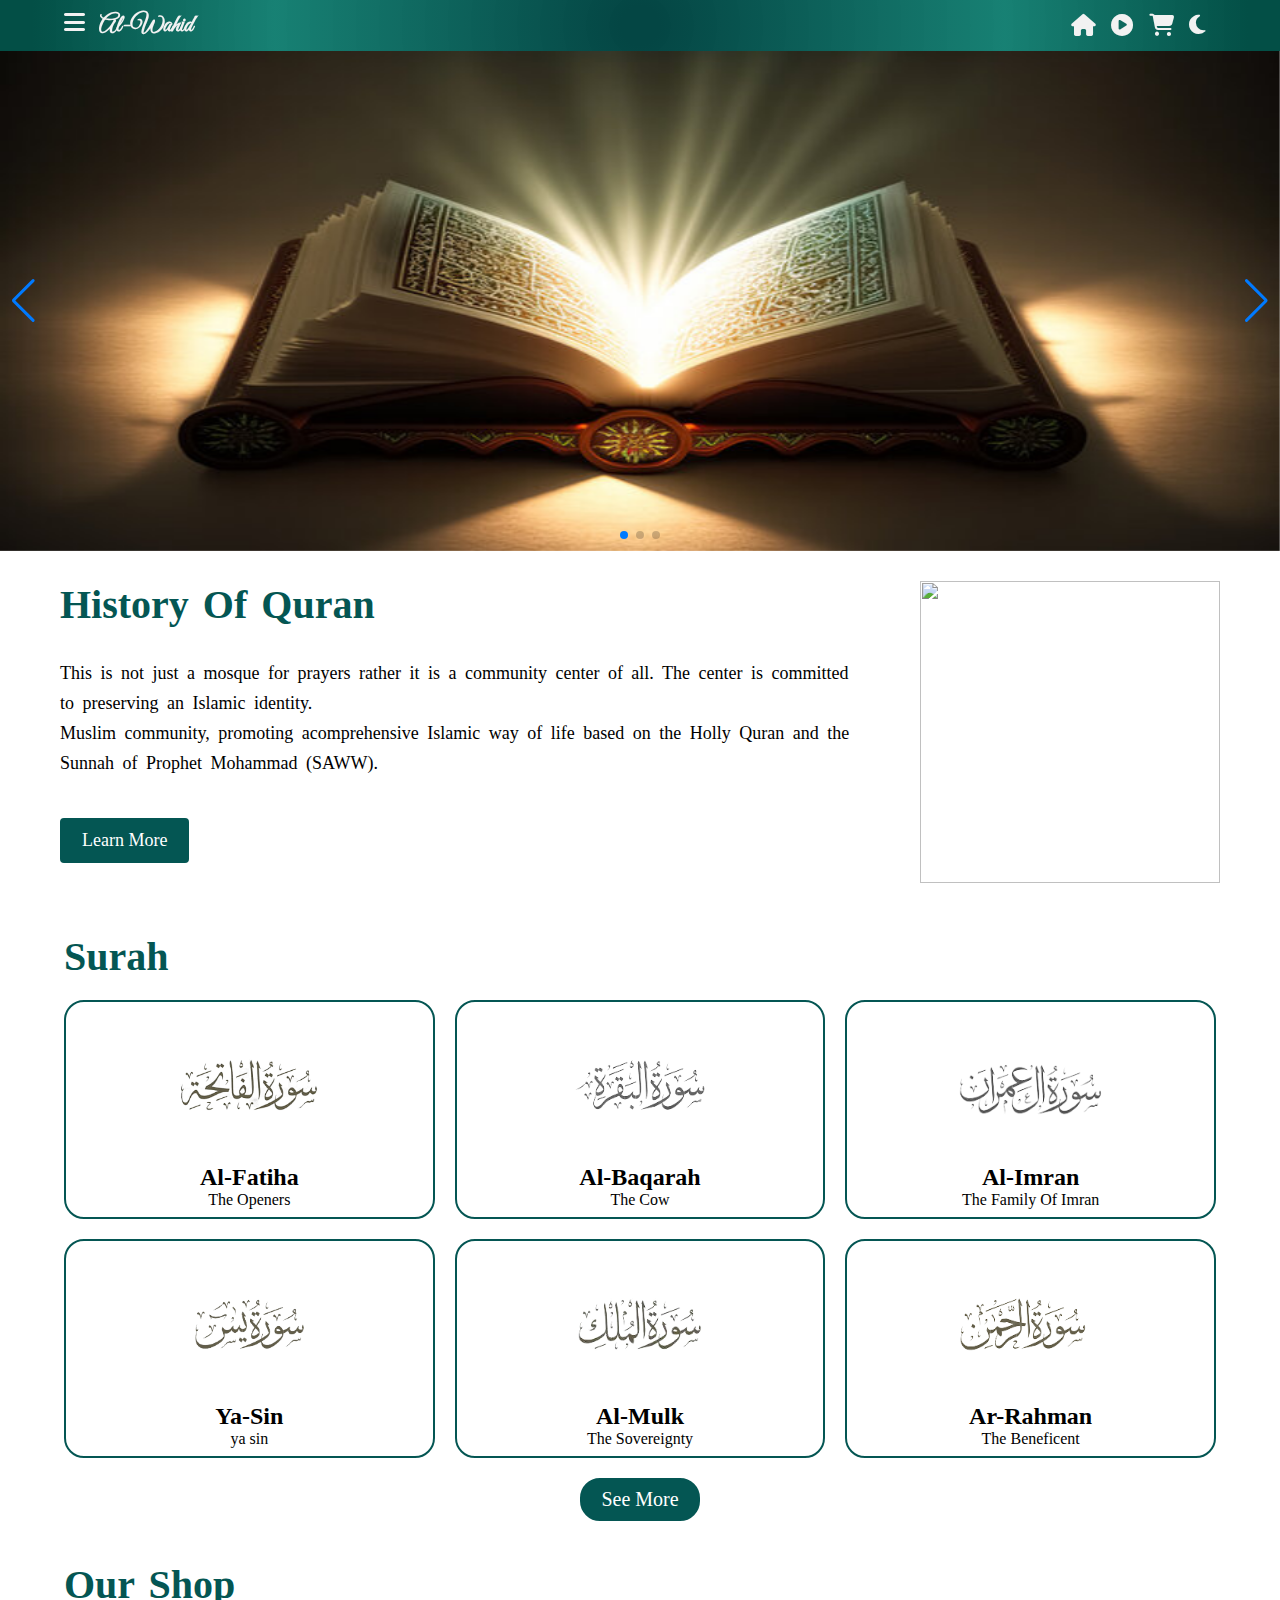
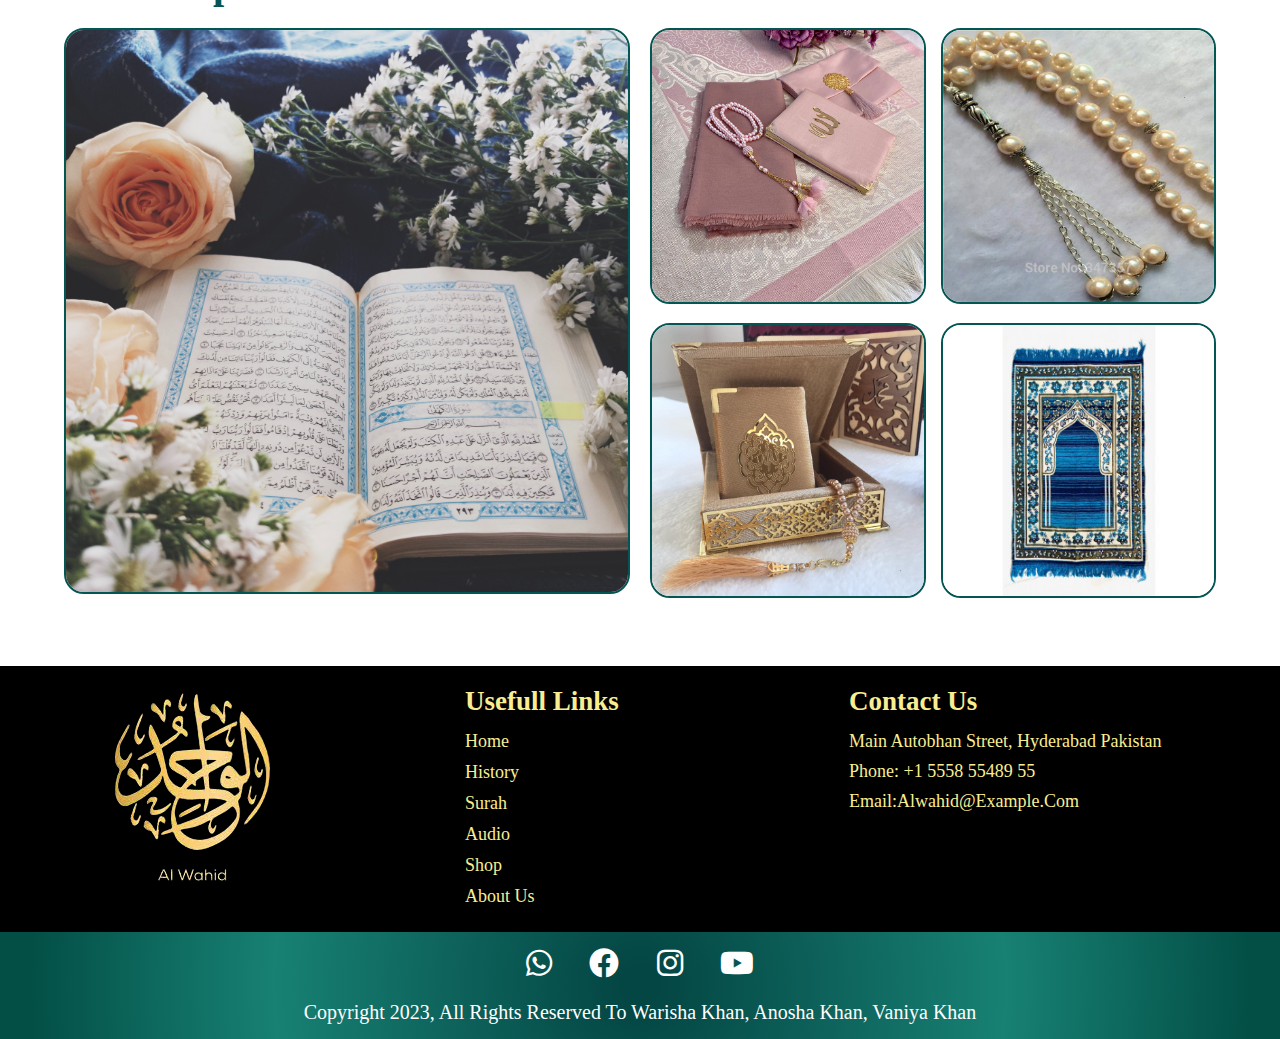
==== index.html @ 717a0ed1 "first commit" ====
<!DOCTYPE html>
<html lang="en">

<head>
    <meta charset="UTF-8">
    <meta name="viewport" content="width=device-width, initial-scale=1.0">
    <title>Al-Wahid</title>
    <link rel="shortcut icon" href="./img/al_wahid-removebg-preview.png" type="image/x-icon">
    <link rel="stylesheet" href="style.css">
    <link rel="stylesheet" href="./icons/all.min.css">
    <link rel="stylesheet" href="./icons/fontawesome.min.css">
    <link rel="preconnect" href="https://fonts.googleapis.com">
    <link rel="preconnect" href="https://fonts.gstatic.com" crossorigin>
    <link href="https://fonts.googleapis.com/css2?family=Great+Vibes&display=swap" rel="stylesheet">
    <script src="https://code.jquery.com/jquery-3.7.0.min.js"
        integrity="sha256-2Pmvv0kuTBOenSvLm6bvfBSSHrUJ+3A7x6P5Ebd07/g=" crossorigin="anonymous"></script>
    <!-- Link Swiper's CSS -->
    <link rel="stylesheet" href="https://cdn.jsdelivr.net/npm/swiper@10/swiper-bundle.min.css" />
    <!-- Swiper JS -->
    <script src="https://cdn.jsdelivr.net/npm/swiper@10/swiper-bundle.min.js"></script>

    <style>

        /* body.night {
            background-color: #000;
            color: #fff;
        }

        .fa-moon.moonactive {
            color: rgb(5, 2, 2);
        }
         */

body {
    background-color: white;
    color: black;
}

/* Dark Theme */
.dark-theme {
    background-color: black;
    color: white;
}


    </style>


</head>

<body>
    <header>
        <div class="title">

            <h2><i class="fa-solid fa-bars"></i><a href="index.html"> Al-Wahid</a></h2>
        </div>
        <div class="headicon">
            <a href="index.html"><i class="fa-solid fa-home"></i></a>
            <a href="audio.html"> <i class="fa-solid fa-circle-play"></i></a>
           <a href="shop.html"><i class="fa-solid fa-cart-shopping"></i></a>
            <i  id="themeButton" class="fa-solid fa-moon moonbhai"></i>

        </div>
    </header>
    <nav class="menu">
        <ul>

            <li><a href="index.html">home</a></li>
            <li><a href="history.html">history</a></li>
            <li><a href="Quran.html">surah</a></li>
            <li><a href="audio.html">audio</a></li>
            <li><a href="duas.html">Duas</a></li>
            <li><a href="shop.html">Shop</a></li>
            <li><a href="about.html">about us</a></li>
        </ul>
    </nav>

    <!-- .............hero start........... -->
    <section>
        <div class="swiper mySwiper">
            <div class="swiper-wrapper">
                <div class="swiper-slide"><img src="./img/qurans.jpg" alt=""></div>
                <div class="swiper-slide"><img src="./img/masjid.png" alt=""></div>
                <div class="swiper-slide"><img src="./img/tasbi.png" alt=""></div>
            </div>
            <div class="swiper-button-next"></div>
            <div class="swiper-button-prev"></div>
            <div class="swiper-pagination"></div>
        </div>
    </section>

    <!-- .............hero end........... -->

    <!-- .............history start........... -->
    <section class="history">
        <div class="heading">
            <a href="history.html">
                <h1>history of quran</h1>
            </a>
            <p>This is not just a mosque for prayers rather it is a community center of all. The center is committed to
                preserving an Islamic identity.</p>
            <p>Muslim community, promoting acomprehensive Islamic way of life based on the Holly Quran and the Sunnah of
                Prophet Mohammad (SAWW).</p>
            <button class="history-btn"><a href="history.html">learn more</a> </button>
        </div>
        <div class="history-img">
            <a href="history.html"><img src="./img/history img.jpg" alt=""></a>
        </div>
    </section>

    <!-- ............. end........... -->

    <!-- .............surah start........... -->
    <section class="surah-sec">
        <a href="Quran.html">
            <h1 class="name">surah</h1>
        </a>
        <div class="surah">
            <div class="card">
                <a href="surah.html?id=1"><img src="./img/fatiha-removebg-preview.png" alt=""></a>
                    <h2>Al-Fatiha</h2>
                    <p>The Openers</p>
                
            </div>
            <div class="card">
                <a href="surah.html?id=2"><img src="./img/baqra-removebg-preview.png" alt=""> </a>
                    <h2>Al-Baqarah</h2>
                    <p>The Cow</p>
               
            </div>
            <div class="card">
                <a href="surah.html?id=3"> <img src="./img/alimran-removebg-preview.png" alt=""></a>
                    <h2>Al-Imran</h2>
                    <p>The Family Of Imran</p>
                
            </div>

            <div class="card">
                <a href="surah.html?id=36"> <img src="./img/surah_ya_sin.png" alt=""></a>
                    <h2>Ya-Sin</h2>
                    <p>ya sin</p>
                
            </div>
            <div class="card">
                <a href="surah.html?id=67"> <img src="./img/surah_mulk.png" alt=""></a>
                    <h2>Al-Mulk</h2>
                    <p>The Sovereignty</p>
                </a>
            </div>
            <div class="card">
                <a href="surah.html?id=55"><img src="./img/surah rehman.png " alt=""></a>
                    <h2>Ar-Rahman</h2>
                    <p>The Beneficent</p>
                
            </div>
        </div>
        <div class="surah-btn"><a href="Quran.html">see more</a></div>
    </section>
    <!-- ............. end........... -->

    <!-- ............. produts start........... -->
    <a href="shop.html">
        
        <h1 class="name">Our Shop</h1>

    </a>
    <section class="product-sec">
        <div class="produst-box1">
            <a href="shop.html"> <img src="./img/open quran.jpg" alt=""></a>
        </div>
        <div class="produst-box2">
            <div class="products">
                <a href="shop.html"> <img src="./img/set.jpg" alt=""></a>
            </div>

            <div class="products">
                <a href="shop.html"><img src="./img/tasb.jpg" alt=""></a>
            </div>

            <div class="products">
                <a href="shop.html"> <img src="./img/quran.jpg" alt=""></a>
            </div>

            <div class="products">
                <a href="shop.html"> <img src="./img/namaz.jpg" alt=""></a>
            </div>
        </div>
    </section>
    <!-- ............. end........... -->

    <!-- ............. AboutUs start........... -->
    <section class="about-sec">

        <div class="aboutus">
            <div class="about1">
                <a href=""> <img src="./img/al_wahid-removebg-preview.png" alt=""></a>

            </div>
            <div class="about2">
                <a href="">
                    <h2>Usefull Links</h2>
                </a>
                <ul>


                    <li><a href="index.html">home</a></li>
                    <li><a href="history.html">history</a></li>
                    <li><a href="Quran.html">surah</a></li>
                    <li><a href="audio.html">audio</a></li>
                    <li><a href="shop.html">Shop</a></li>
                    <li><a href="about.html">about us</a></li>
                </ul>
            </div>
            <div class="about2">
                <a href="">
                    <h2>Contact Us</h2>
                    <ul>
                        <li>main autobhan street, hyderabad pakistan</li>
                        <li>phone: +1 5558 55489 55</li>
                        <li>email:alwahid@example.com</li>
                    </ul>
                </a>
            </div>
        </div>
    </section>
    <footer>
        <div class="foot">
            <a href=""><i class="fa-brands fa-whatsapp"></i></a>
            <a href=""><i class="fa-brands fa-facebook"></i></a>
            <a href=""><i class="fa-brands fa-instagram"></i></a>
            <a href=""><i class="fa-brands fa-youtube"></i></a>
        </div>
        <div class="span">
            <a href="">Copyright 2023, All Rights Reserved To Warisha Khan, Anosha Khan, Vaniya Khan </a>
        </div>
    </footer>







    <script src="theme.js"></script>
    <script>

        $(document).ready(function () {
            $(".fa-bars").click(function () {
                $(".menu").slideToggle();
            });
        })



        var content = document.getElementsByTagName('body')[0];
        console.log(content);

        var darkmode = document.getElementById('dark-change');
        console.log(darkmode);
        let them = document.querySelector('.moonbhai');

        darkmode.addEventListener('click', function () {

            console.log(them);

            // body.classList.toggle('body');
            content.classList.toggle('night');
            // darkmode.classlist.toggle('active');


        })


        darkmode.addEventListener("click", () => {

            them.classList.toggle('moonactive');



        })

    </script>
    <!-- Initialize Swiper -->
    <script>
        var swiper = new Swiper(".mySwiper", {
            loop: true,
            slidesPerView: 1,
            spaceBetween: 30,
            centeredSlides: true,
            autoplay: {
                delay: 3000,
                disableOnInteraction: false,
            },
            pagination: {
                el: ".swiper-pagination",
                clickable: true,
            },
            navigation: {
                nextEl: ".swiper-button-next",
                prevEl: ".swiper-button-prev",
            },
        });
    </script>

</body>

</html>
---- style.css ----
* {
    margin: 0;
    padding: 0;
    box-sizing: border-box;
    text-decoration: none;

}

/* model popup */
.model-btn {
    width: 100%;
    padding: 10px 15px;
    background-color: rgb(184, 3, 3);
    color: white;
    cursor: pointer;
    font-weight: 600;
    text-transform: capitalize;
    outline: none;
    border: 2px solid rgb(184, 3, 3);

}

.submit-div input {
    padding: 10px 15px;
    color: rgb(184, 3, 3);
    background-color: white;
    cursor: pointer;
    font-size: large;
    font-weight: 600;
    text-transform: capitalize;
    outline: none;
    border: 2px solid rgb(184, 3, 3);
    width: 80%;
    margin: 0 10%;
    border-radius: 5px;
}

.submit-div input:hover {
    background-color: rgb(184, 3, 3);
    color: white;
}

.checkform [type=text],
input[type=email],
input[type=number] {

    width: 100%;
    margin-bottom: 5%;
    height: 40px;
    padding: 8px;
    border-radius: 2px;
    background-color: #f2f2f2;
    border: 1px solid #f2f2f2;
    outline: none;
    text-transform: capitalize;
}

table {
    width: 100%;
}

.checkform {
    color: #E8F5E9;
    background-color: rgba(14, 86, 78, 0.862);
    width: 30%;
    padding: 30px;
    position: fixed;
    left: 50%;
    top: -60%;
    transform: translate(-50%, -50%);
    transition: 1.5s;
    font-size: 18px;
}

.checkform span {
    position: absolute;
    right: 0;
    width: 30px;
    font-weight: bold;
    color: white;
    background-color: rgb(184, 3, 3);
    line-height: 30px;
    height: 30px;
    text-align: center;
    top: 0;
    cursor: pointer;
}

.showmodel {
    top: 58%;
}

.translation .fa-regular,.fa-play,.fa-book-open,.fa-ellipsis{
color: rgb(24, 153, 149) !important;
    
}
.info a{
    color: #929191 !important;
}
.translation {
    width: 70%;
    margin: 20px auto;
}

.translation1 {
    font-size: 20px;
    width: 70%;
    margin: auto;
    display: grid;
    grid-template-columns: 1fr 1fr;
}

.trans1 p {
    color: rgb(102, 102, 101);
    line-height: 40px;
}

.trans1 a {
    text-decoration: none;
    color: rgb(24, 153, 149);
}

.trans2 p {
    text-align: right;
}

.trans2 a {

    text-decoration: none;
    line-height: 40px;
}

.trans2 i {
    padding-right: 10px;
}

.play a {
    color: rgb(24, 153, 149) !important;
}

.arabi {
    margin-top: 20px;
    width: 100%;
    text-align: right;
    line-height: 35px;
}

.arabi a {
    color: black;
    font-size: larger;
    font-weight: bold;
}

.translation .fa-regular {
    color: black;
}

.arabi span {
    border: 1px solid black;
    padding: 3px 8px;
    border-radius: 50%;
}

.eng {

    display: grid;
    grid-template-columns: 0.5fr 2fr;
    text-align: left;
}

.sideslider .asideSurah {
    top: 15vh;
    height: 85vh;
    background-color: rgb(4, 86, 83);
    padding: 10px;
    text-align: center;
    overflow: scroll;
    width: 12%;
    position: fixed;
    left: -100%;
}

.asideSurah a {
    margin: 10px 0px;
    line-height: 40px;
    font-weight: bold;
    text-decoration: none;
    overflow: scroll;
    color: white;

}

.ham-btn i {
    padding: 0px 10px;

}

.ham-btn a {
    color: white;
    padding: 10px 0px;
    text-decoration: none;
}

.ham-btn {
    z-index: 202;
    padding: 8px 0px;
    position: fixed;
    width: 12%;
    background-color: rgb(4, 86, 83);
    outline: none;
    border: 2px solid rgb(4, 86, 83);
    font-size: large;
}

.image-div .white {
    display: none;
}

.night .image-div .white {
    display: inline-block;

}

.night .image-div .black {
    display: none;
}

/* end surah css */
.title {
    font-family: 'Great Vibes';
}

.title a {
    color: #f2f2f2;
}

.headicon {
    font-size: 22px;

}

.headicon .fa-solid,
.fa-regular {
    padding-right: 10px;
    color: #f2f2f2
}

.headicon .fa-regular {
    padding-right: 10px;
    color: #f2f2f2
}

.title .fa-solid {
    padding-right: 10px;
    color: #f2f2f2
}

.fa-solid,
.fa-regular:hover {
    cursor: pointer;
}

header {
    position: sticky;
    top: 0px;
    display: flex;
    flex-wrap: wrap;
    justify-content: space-between;
    align-items: center;
    padding: 10px 5%;
    z-index: 20202;
    background: radial-gradient(circle, rgba(4, 70, 68, 1) 3%, rgba(9, 121, 107, 0.9415966215587798) 57%, rgba(3, 79, 70, 1) 95%);
}

.menu a {
    text-decoration: none;
    text-transform: capitalize;
    font-size: larger;
    color: rgb(4, 86, 83);
    font-weight: 800;
    border-bottom: 2px solid #f2f2f2;
    transition: border .5s linear;
}

.menu li {
    display: inline;
    text-align: center;
    margin: 0 16px;
}

.menu li a:hover {

    border-bottom: 2px solid rgb(4, 86, 83);

}

.menu {
    z-index: 1010;
    position: sticky;
    top: 8vh;
    /* top: 3.9vh; */
    font-family: 'Alegreya', serif;
    text-align: center;
    background-color: #f2f2f2;
    padding: 20px;
    display: none;
}

@media(max-width:1360px) {
    .menu {
        top: 3.5vh;
    }
}

@media(max-width:1360px) {
    .sideslider .asideSurah {
        top: 7.5vh;
    }
}

@media(max-width:664px) {

    .menu li {
        display: block;
        padding: 5px 0px;
    }
}

@media(max-width:672px) {
    .player #title {
        width: 55%;
    }

    .sec2 {

        grid-template-columns: repeat(auto-fit, minmax(350px, auto));

    }

    .about-text {
        width: 90%;

        font-size: 12px;
        line-height: 10px
    }

    .about-img {
        width: 80%;
    }

}

@media(max-width:510px) {
    .about-text {
        width: 75%;
    }
}

@media(max-width:570px) {
    .image-div .image {
        width: 30%;
    }
}

@media(max-width:950px) {

    .ham-btn {
        width: 15%;
    }

    .sideslider .asideSurah {
        width: 15%;
    }
    .translation1{
        width: 65%;
    }
}

.hero {
    text-align: center;
    background-color: black;
}

.hero img {
    width: 300px;
    height: 300px;
}

.heading h1 {
    text-transform: capitalize;
    color: rgb(4, 86, 83);
    font-family: 'Alegreya', serif;
    word-spacing: 4px;
    padding-bottom: 30px;
    font-size: 40px;
}

.heading p {
    font-size: large;
    line-height: 30px;
    font-family: 'Alegreya', serif;
    word-spacing: 4px;
}

.history-img img {
    width: 100%;
    height: 100%;
}

.history {
    display: grid;
    grid-template-columns: repeat(auto-fit, minmax(300px, auto));
    grid-column-gap: 50px;
    padding: 30px 60px;
    justify-content: center;
}

.history-btn {
    background-color: rgb(4, 86, 83);
    padding: 10px 20px;
    font-family: 'Alegreya', serif;
    outline: none;
    border: 2px solid rgb(4, 86, 83);
    font-size: large;
    text-transform: capitalize;
    margin-top: 40px;
    margin-bottom: 20px;
    border-radius: 4px;

}

.history-btn:hover {
    background-color: white;
    color: rgb(14, 86, 77);


}

.history-btn a:hover {
    color: rgb(14, 86, 77);
}

.history-btn a {
    text-decoration: none;
    color: white;
}

.name {
    text-transform: capitalize;
    color: rgb(4, 86, 83);
    font-family: 'Alegreya', serif;
    word-spacing: 4px;
    padding: 20px 0;
    font-size: 40px;
    width: 90%;
    margin: auto;
}

.night .card {
    border: 2px solid white;
}

.card {
    padding: 8px 0px;
    border: 2px solid rgb(4, 86, 83);
    border-radius: 20px;
    text-align: center;
    width: 100%;
}

.card img {
    height: 150px;
}

.surah {
    display: grid;
    grid-template-columns: repeat(auto-fit, minmax(350px, auto));
    grid-gap: 20px;
    width: 90%;
    margin: auto;
}

@media (max-width:400px) {
    .surah {
        grid-template-columns: repeat(auto-fit, minmax(200px, auto));
        justify-content: center;
    }

    .product-sec {
        grid-template-columns: repeat(auto-fit, minmax(200px, auto));
    }

    .aboutus {
        grid-template-columns: repeat(auto-fit, minmax(300px, auto));
    }

    .player #title {
        width: 70%;
    
    }

    .about-text {
        width: 60% !important;
    }

    .about-img {
        width: 55% !important;
    }
}

.night .surah a {
    color: #fff;
}

.surah a {
    text-decoration: none;
    color: black;
}

.surah-btn {
    width: 120px;
    padding: 8px 0px;
    border-radius: 20px;
    background-color: rgb(4, 86, 83);
    border: 2px solid rgb(4, 86, 83);
    font-size: 20px;
    text-transform: capitalize;
    margin: 20px auto;
    text-align: center;
}

.surah-btn a {
    color: white;
}

.surah-btn:hover {
    border: 2px solid rgb(4, 86, 83);
    background-color: white;
}

.surah-btn:hover a {
    color: rgb(4, 86, 83);
}

.produst-box1 img {
    width: 100%;
    border-radius: 20px;
    border: 2px solid rgb(4, 86, 83);

}

.products img {
    width: 100%;
    border-radius: 20px;
    border: 2px solid rgb(4, 86, 83);
}

.produst-box2 {
    display: grid;
    grid-template-columns: 1fr 1fr;
    grid-gap: 15px;
}

.product-sec {
    display: grid;
    grid-template-columns: repeat(auto-fit, minmax(300px, auto));
    grid-gap: 20px;
    width: 90%;
    margin: auto;
}

.aboutus {
    display: grid;
    grid-template-columns: repeat(auto-fit, minmax(350px, auto));
    width: 90%;
    margin: auto;
    justify-content: space-around;
    line-height: 30px;
}

.about2 li {
    text-transform: capitalize;
    list-style-type: none;
}

@media(max-width:777px) {
    .about2 h2 {
        text-align: center;
    }

    .about2 li {
        text-align: center;

    }

    .about1 {
        text-align: center;
    }

    .aboutus img {
        text-align: center;

    }

}

.about2 a {
    text-decoration: none;
    color: rgb(249, 237, 146);
    font-size: 18px;

}

.about2 a:hover {
    border-bottom: 2px solid rgb(229, 231, 126);
    transition: border 0.8s linear;
}

.about2 ul {
    margin-top: 10px;
}

.about-sec {

    margin-top: 5%;
    background-color: black;
    color: rgb(229, 231, 126);
    padding: 20px 0;
    font-family: 'Alegreya', serif;
}

.night .surah-num {
    background-color: rgba(148, 148, 148, 0.448);
}

.surah-num {
    background-color: rgba(220, 222, 221, 0.942);
    padding: 10px;
    width: 50px;
    height: 50px;
    text-align: center;
    transform: rotate(45deg);
    border-radius: 5px;
}

a:hover .surah-num {
    background: radial-gradient(circle, rgba(4, 70, 68, 1) 3%, rgba(9, 121, 107, 0.9415966215587798) 57%, rgba(3, 79, 70, 1) 95%);
}

a:hover .surah-card p {
    color: rgb(13, 134, 130);
}

a:hover .digits {
    color: white;
}

.digits {
    transform: rotate(-45deg);

}

.surah-img img {
    width: 70px;
    height: 32.73px;
}

.surah-img {
    text-align: center;
}

.surah-card p {
    font-size: larger;
    color: rgb(102, 102, 101);
}

/* quran css */
.night .surah-container a {
    color: #fff;
}

.surah-container a {
    color: black;
}

.surah-card:hover {
    border: 2px solid rgb(19, 138, 134);
}

.surah-card {
    display: flex;
    align-items: center;
    justify-content: space-between;
    padding: 10px 15px;
    border: 2px solid rgb(102, 102, 101);
    border-radius: 5px;
}

.surah-name {
    padding: 0 15px;
    line-height: 30px;
}

.surah-flex {
    display: flex;
    align-items: center;

}

.surah-container {
    display: grid;
    grid-template-columns: repeat(auto-fit, minmax(350px, auto));
    grid-gap: 15px;
    width: 100%;
    padding: 20px 5%;
}

@media(max-width:368px) {
    .surah-container {
        grid-template-columns: repeat(auto-fit, minmax(250px, auto));
    }

    .title {
        width: 100%;
        text-align: center;
    }

    .headicon {
        line-height: 50px;
        width: 100%;
        text-align: center;
    }

    .headicon i {
        margin: 0px 10px;
    }
}

/* product page */
:root {
    --light: #E8F5E9;
}

.vkcontainer {
    width: 100%;
    margin: auto;
    transition: 0.5s;
}

.vkheader {
    margin: 20px 0px;
    text-align: center;
}

.night .vkheader a {
    color: #fff;
}

.vkheader a {
    color: rgb(14, 86, 77);
    font-size: 24px;
}

.vkheader .shopping {
    position: relative;
    text-align: right;
}

header .shopping img {
    width: 30px;
    color: mintcream;

}

header .shopping span {
    background: red;
    border-radius: 50%;
    color: #fff;
    position: absolute;
    top: 10px;
    right: 4.5%;
    padding: 2px 6px;
    font-size: small;
}

@media(max-width:992px) {
    header .shopping span {
        top: -11px;
        right: 12%;
        position: relative;
    }

    header .shopping img {
        position: absolute;
    }
}

.imagecontainer {
    display: grid;
    grid-template-columns: repeat(auto-fit, minmax(250px, auto));
    grid-gap: 20px;

    margin: 20px;

}

.imagecontainer .box p {
    line-height: 30px;

}

.imagecontainer .box {
    cursor: pointer;
    width: 100%;
    text-align: center;
    box-shadow: rgba(33, 84, 6, 0.2) 0px 2px 8px 0px;
    padding: 15px;
    border-radius: 10px;
    border: 1px solid #fff;
}

.imagecontainer .box img {

    width: 100%;
    height: 280px;
}

.imagecontainer button {
    background: linear-gradient(rgba(4, 70, 68, 1) 3%, rgba(9, 121, 107, 0.9415966215587798) 57%, rgba(3, 79, 70, 1) 95%);
    background-color: #064e31;
    color: #fff;
    margin-bottom: 10px;
    padding: 8px 20px;
    border: none;
    border-radius: 4px;
    cursor: pointer;
}

.imagecontainer button:hover {
    color: #E8BC0E;


}

.image {
    width: 20%;
}

.image-div {

    text-align: center;
}

#blue {
    background-color: rgb(215, 247, 246);
    color: black;
}

.list {
    display: grid;
    grid-template-columns: repeat(auto-fit, minmax(250px, 1fr));
    column-gap: 10px;
    row-gap: 20px;
    margin-top: 50px;
}

.list .item {
    box-shadow: 0 50px 50px #757676;
    text-align: center;
    background-color: var(--light);
    padding: 20px;
    letter-spacing: 1px;
}

.list .item img {

    width: 100%;
    height: 200px;
    object-fit: contain;
}

.list .item .title {
    font-weight: 600;
}

.list .item .price {
    margin: 10px;
}

.list .item button {
    background-color: #064e31;
    color: #fff;
    width: 100%;
    padding: 10px;
}

.night .card1 {
    background-color: black;
    color: white;
}

.card1 {
    position: fixed;
    top: 0;
    left: 100%;
    width: 500px;
    background-color: white;
    overflow: scroll;
    height: 100vh;
    transition: 0.5s;
    z-index: 20202020;
}

.checkOut1 {
    background: linear-gradient(rgba(4, 70, 68, 1), rgba(9, 121, 107), rgba(3, 79, 70));

}

#clr {
    background: linear-gradient(rgba(4, 70, 68, 1), rgba(9, 121, 107), rgba(3, 79, 70));
}

.card1 .modal-body {
    background-color: white;
}

.active .card1 {
    left: calc(100% - 465px);
}

.card1 h1 {
    color: #E8BC0E;
    font-weight: 600;
    margin: 0px;
    padding: 0 35px;
    height: 80px;
    display: flex;
    align-items: center;
}

.card1 .checkOut {
    position: absolute;

    width: 100%;
    display: grid;
    grid-template-columns: repeat(2, 1fr);
    margin-top: 10px;
}

.card1 .checkOut div {

    width: 100%;
    height: 70px;
    display: flex;
    justify-content: center;
    align-items: center;
    font-weight: bold;
    cursor: pointer;
}

.card1 .checkOut div:nth-child(2) {
    color: #fff;
}

.listCard li {
    display: grid;
    grid-template-columns: 100px repeat(3, 1fr);
    color: rgb(14, 86, 77);
    row-gap: 10px;
    column-gap: 5px;
}

.night .listCard li {
    color: white;
}

.listCard li div {
    display: flex;
    justify-content: center;
    align-items: center;
}

.listCard li img {
    width: 90%;
    margin: 10px 0px;
}

.listCard li button {
    background-color: rgba(255, 255, 255, 0);
    border: none;
}

.night .listCard li button {
    color: #f2f2f2;
}

.listCard .count {
    margin: 0 10px;
}

.fa-trash {
    margin-left: 10px;
    color: rgb(215, 8, 8);
    font-size: 14px;
    padding-right: 10px;
}

.secrhformm input[type=text] {
    padding: 10px 55px;
}

@media(max-width:300px) {
    .secrhformm input[type=text] {
        padding: 10px 40px;
    }
}

.secrhformm {
    padding: 0px 1.5%;
    width: 100%;
    margin: auto;

}

/* product end */
.foot {
    font-size: 30px;
    text-align: center;
    width: 90%;
    margin: auto;
}

.foot i {
    padding: 0 5px;
}

footer .span {
    display: block;
    text-align: center;
    padding-top: 20px;
    font-size: 20px;
}

.space {
    padding: 0 22%;

}

footer {
    background: radial-gradient(circle, rgba(4, 70, 68, 1) 3%, rgba(9, 121, 107, 0.9415966215587798) 57%, rgba(3, 79, 70, 1) 95%);
    padding: 15px 0;

}

footer a {
    color: white;
    padding: 0px 10px;
}

/* swiper css */
.swiper {
    width: 100%;
    height: 500px;

}

.swiper-slide {
    text-align: center;
    font-size: 18px;
    background: #fff;
    display: flex;
    justify-content: center;
    align-items: center;
}

.swiper-slide img {
    width: 100%;
    height: 500px;
}

/* about css */
.about-hero {
    color: white;
    background-image: url(./img/about\ hero.png );
    background-position: center;
    background-size: cover;
}

.about-div {
    height: 500px;
    background-color: rgba(68, 70, 69, 0.646);
    text-align: center;
    line-height: 40px;
    padding: 220px 0;
}

.about-clr {
    color: rgb(10, 216, 223);
    font-size: 18px;
    font-weight: bold;
}

.about-div a {
    color: white;
    text-decoration: none;
}

.about-div span {
    font-size: larger;
}

.about-div h1 {
    font-size: 45px;
}

.about-img img {
    width: 100%;
}

.about-img {
    text-align: center;
}

.sec2 {
    display: grid;
    grid-template-columns: repeat(auto-fit, minmax(500px, auto));
    grid-gap: 15px;
    width: 80%;
    margin: 40px auto;
}

.sec2 h1 {
    font-size: 40px;
    color: rgb(4, 86, 89);
    margin-bottom: 15px;
}

.sec2 p {
    line-height: 30px;
    word-spacing: 8px;
    font-size: large;
}

.sec3 .fa-solid {
    font-size: 50px;
    color: rgba(4, 86, 89, 0.705);
    padding: 20px;
}

.audio-sec3 {
    width: 60%;
    margin: auto;
    text-align: center;
}

.night .audio-sec3 p {
    color: black;
}

.audio-sec3 h1,
.team {
    font-size: 40px;
    color: rgb(4, 86, 89);
    margin-bottom: 15px;
}

.abouticon-div2 {
    text-align: right;
}

.abouticon-div {
    text-align: left;
}

.sec3 p {
    line-height: 30px;
    word-spacing: 8px;
    font-size: large;
    color: black;
}

.sec3 {
    margin: 20px 0;
    background-image: url(./img/background.png);
    background-repeat: no-repeat;
    background-size: cover;
    padding: 4% 0;
    background-attachment: fixed;
}

.sec4 .text h5 {
    color: gray;

}

.sec4 .text {
    text-align: center;
    line-height: 30px;
    padding-bottom: 20px;
    box-shadow: rgba(0, 0, 0, 0.24) 0px 3px 8px;
    border: 2px solid white;
    border-radius: 10px;
}

.sec4 {
    text-align: center;
}

.text img {
    width: 280px;
    height: 300px;
    padding-top: 20px;
    border-radius: 2px;
}

.ak-div {
    display: grid;
    grid-template-columns: repeat(auto-fit, minmax(300px, auto));
    grid-gap: 20px;
    width: 80%;
    margin: 50px auto;

}

/* History css */
.vkhistory {
    width: 90%;
    margin: auto;
    margin-top: 30px;
    margin-bottom: 10px;
    display: grid;
    grid-template-columns: repeat(auto-fit, minmax(500px, auto));
    grid-gap: 40px;
}
.vkimg{
    /* width: 80%; */
    text-align: center;
}
.vkimg img {
    width: 100%;
}

.vk-text {
    font-size: 20px;
    line-height: 30px;
    word-spacing: 5px;
}

@media(max-width:1152px) {
    .vkhistory {
        grid-template-columns: repeat(auto-fit, minmax(450px, auto));
    }
}

@media(max-width:475px) {
    .vkhistory {
        grid-template-columns: repeat(auto-fit, minmax(250px, auto));
    }

    .secrhformm input[type=text] {
        width: 100%;
        text-align: center;
    }

    .about-text {
        width: 70%;
    }

    .about-img {
        width: 70%;
    }


}

/* -----------transtalion button------ */

.trans-btn, .ak-trans-btn{
    margin: 5px 0px;
    padding: 5px 8px;
    outline: none;
    background-color: white;
    border: 1px solid rgb(13, 134, 130);
    color: rgb(13, 134, 130);
    border-radius: 3px;
}
.ak-trans-btn:hover{
    cursor: pointer;
    background-color: rgb(13, 134, 130);
    color: white;
}
.trans-btn:hover{
    cursor: pointer;
    background-color: rgb(13, 134, 130);
    color: white;
}
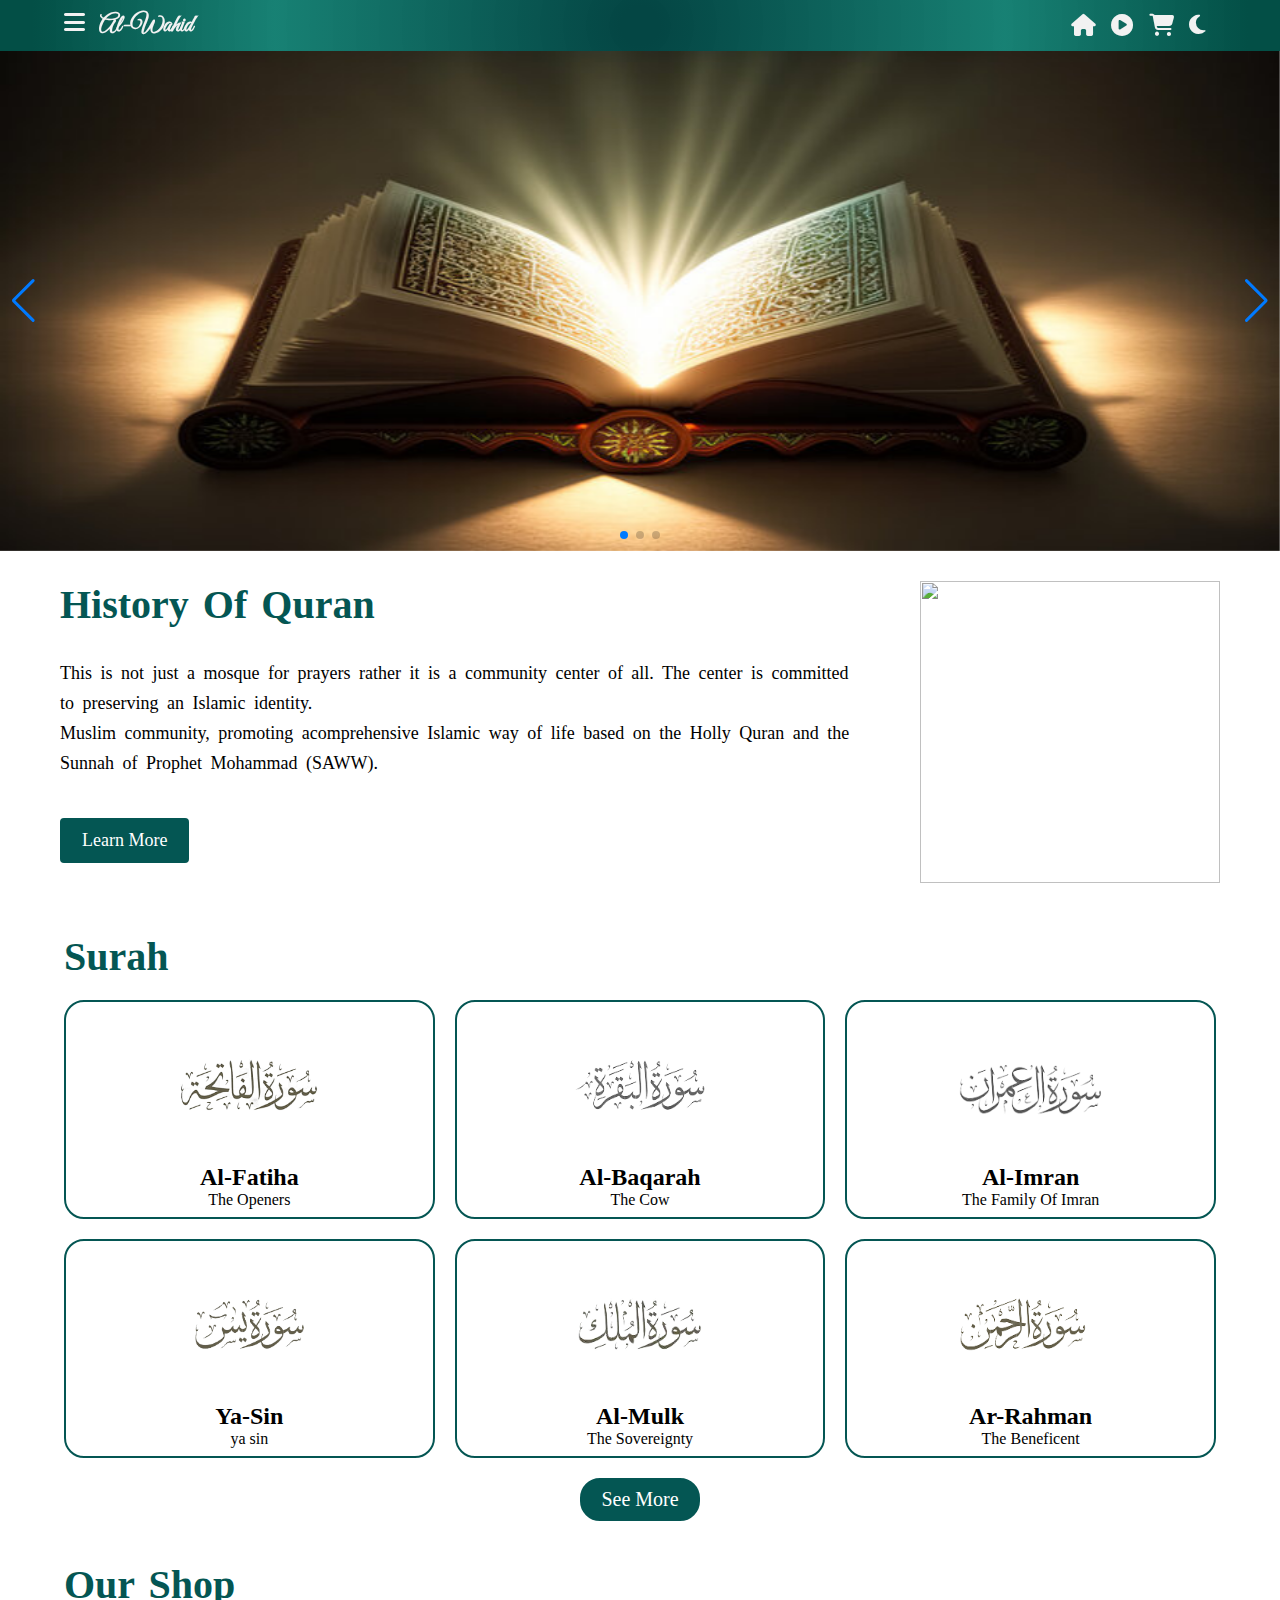
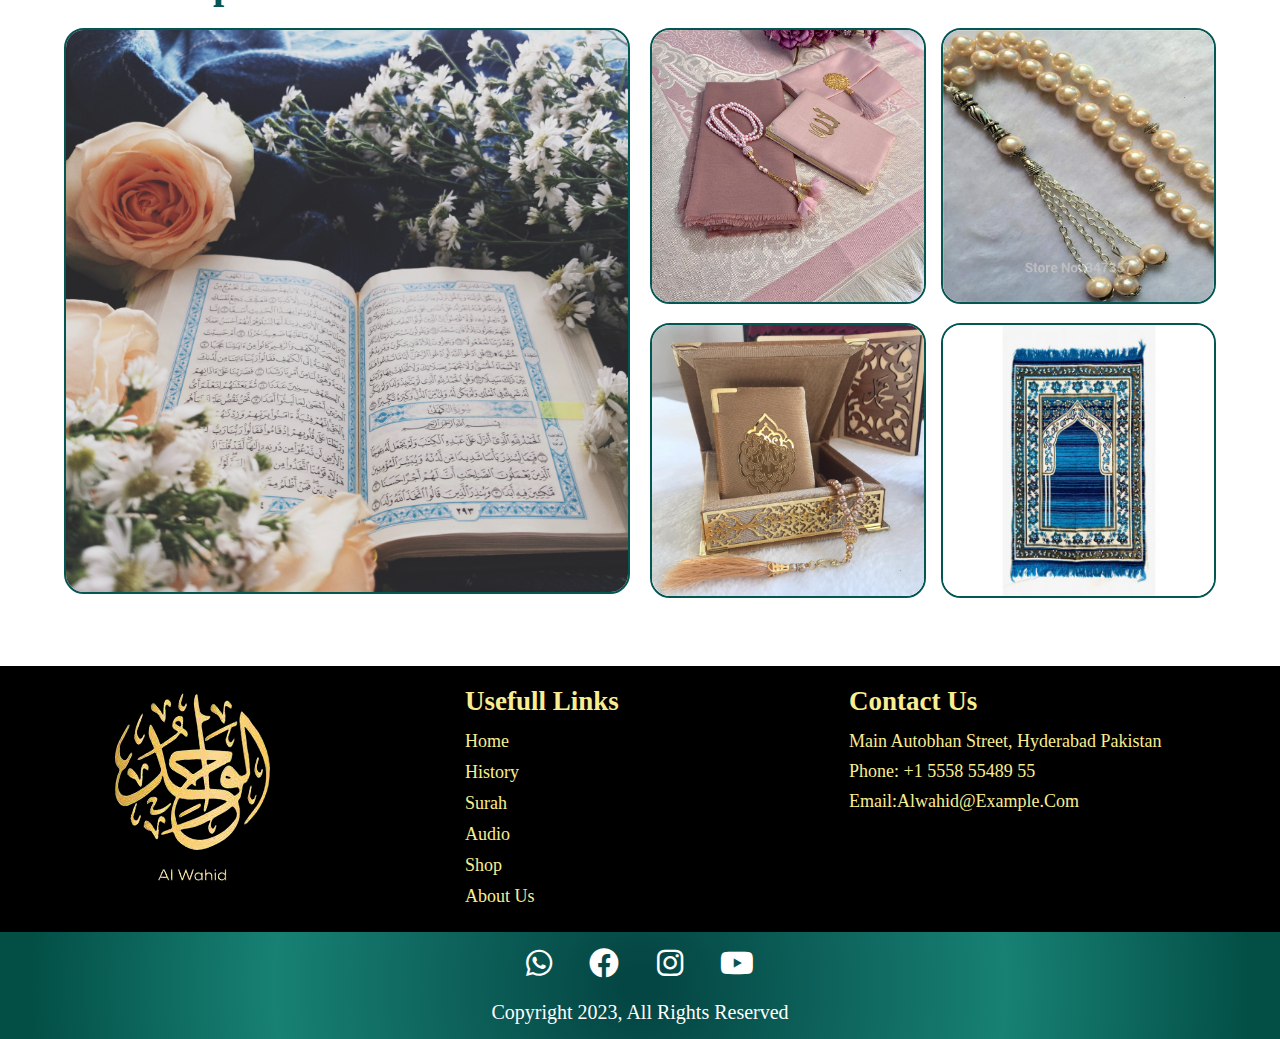
==== commit 998c0c9a: "Update index.html" ====
--- a/index.html
+++ b/index.html
@@ -231,7 +231,7 @@
             <a href=""><i class="fa-brands fa-youtube"></i></a>
         </div>
         <div class="span">
-            <a href="">Copyright 2023, All Rights Reserved To Warisha Khan, Anosha Khan, Vaniya Khan </a>
+            <a href="">Copyright 2023, All Rights Reserved </a>
         </div>
     </footer>
 
@@ -304,4 +304,4 @@
 
 </body>
 
-</html>+</html>
